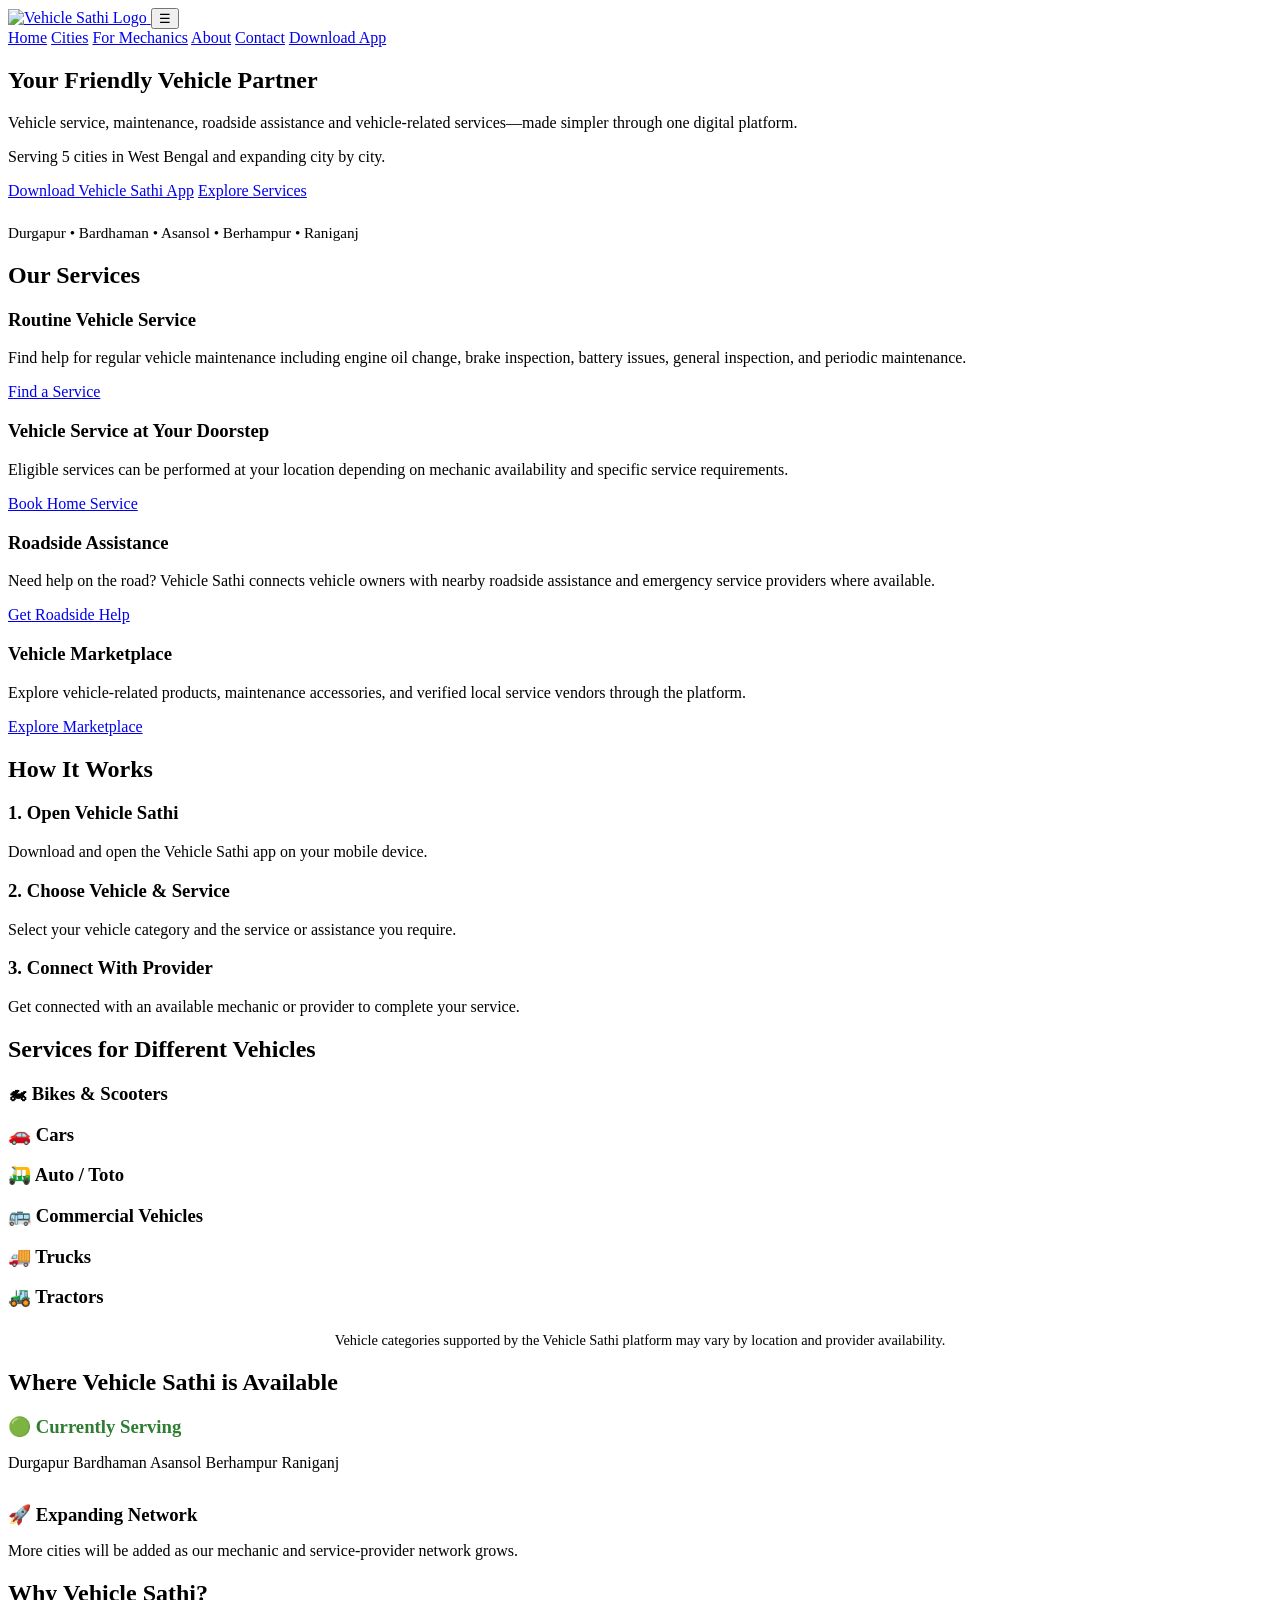
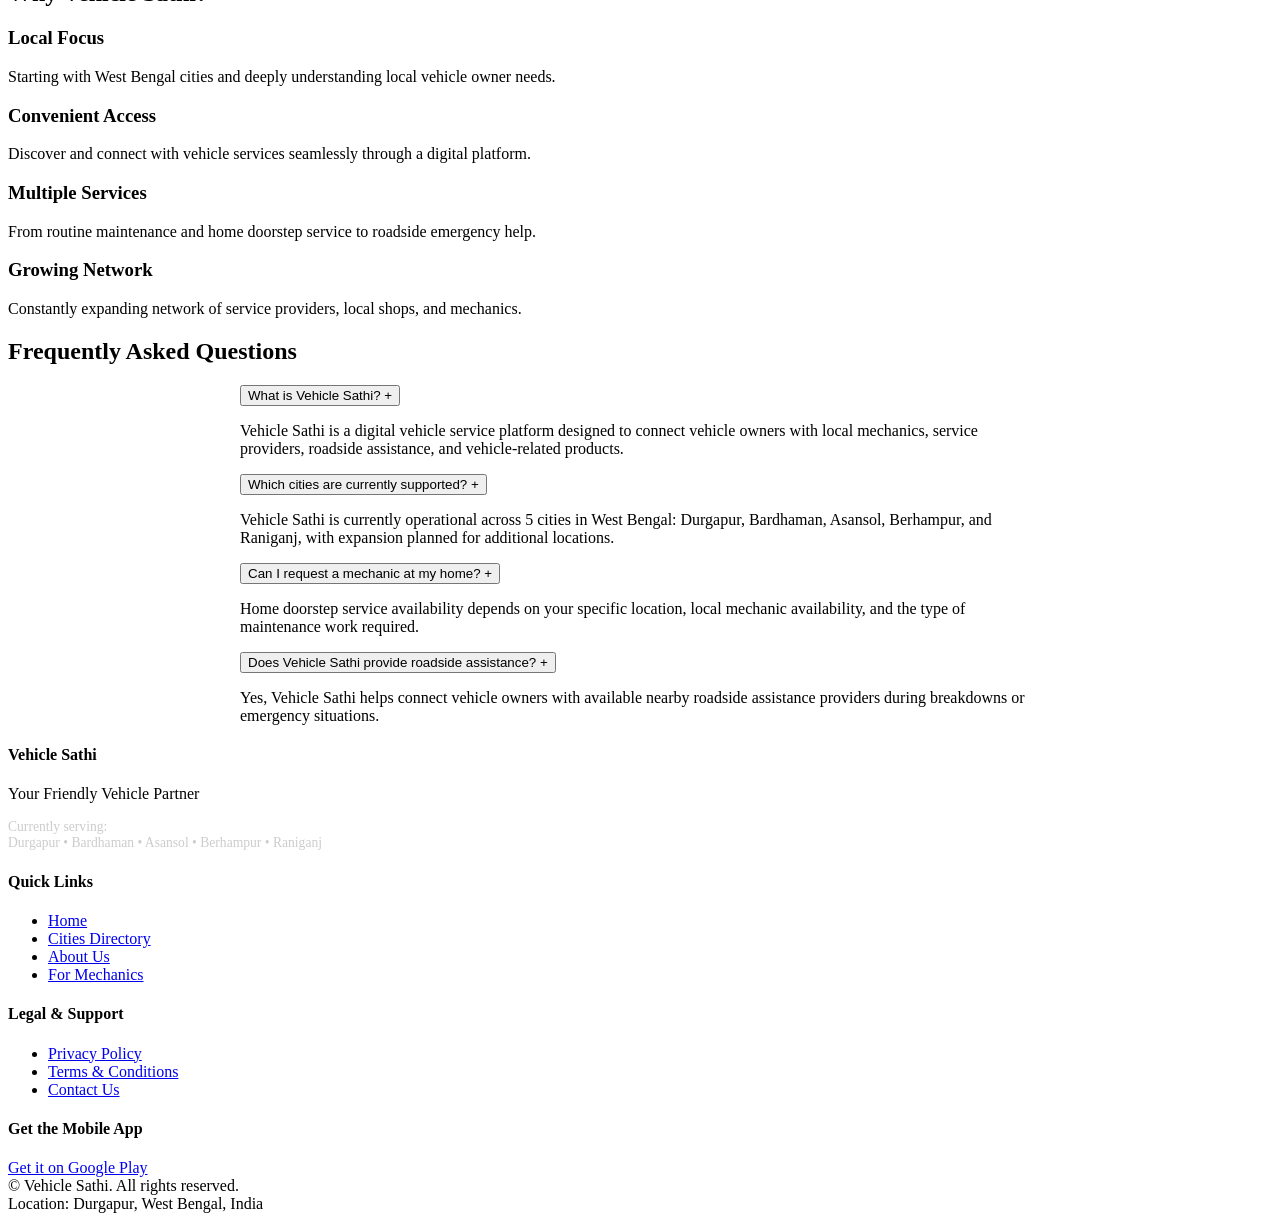
==== index.html @ fb022d60 "Add initial index.html for Vehicle Sathi platform This HTML file serves as the main structure for th" ====
<!DOCTYPE html>
<html lang="en">
<head>
    <meta charset="UTF-8">
    <meta name="viewport" content="width=device-width, initial-scale=1.0">
    <title>Vehicle Sathi | Your Friendly Vehicle Partner</title>
    <meta name="description" content="Vehicle Sathi makes vehicle service, maintenance, roadside assistance and vehicle-related services easier to access. Currently serving 5 cities in West Bengal.">
    <link rel="canonical" href="https://YOUR-DOMAIN.com/">
    <link rel="stylesheet" href="style.css">
    
    <meta property="og:title" content="Vehicle Sathi | Your Friendly Vehicle Partner">
    <meta property="og:description" content="Vehicle service, maintenance, roadside assistance and vehicle-related services—made simpler through one platform.">
    <meta property="og:image" content="https://YOUR-DOMAIN.com/assets/logo.png">
    
    <script type="application/ld+json">
    {
      "@context": "https://schema.org",
      "@type": "Organization",
      "name": "Vehicle Sathi",
      "url": "https://YOUR-DOMAIN.com/",
      "logo": "https://YOUR-DOMAIN.com/assets/logo.png",
      "description": "A multi-city vehicle-service platform connecting vehicle owners with mechanics, service providers, and roadside assistance.",
      "areaServed": ["Durgapur", "Bardhaman", "Asansol", "Berhampur", "Raniganj"]
    }
    </script>
</head>
<body>
    <header>
        <div class="nav-container">
            <a href="index.html" class="logo">
                <img src="assets/logo.png" alt="Vehicle Sathi Logo" class="logo-img">
            </a>
            <button class="hamburger" aria-label="Toggle menu">☰</button>
            <nav class="nav-links">
                <a href="index.html">Home</a>
                <a href="cities.html">Cities</a>
                <a href="for-mechanics.html">For Mechanics</a>
                <a href="about.html">About</a>
                <a href="contact.html">Contact</a>
                <a href="https://play.google.com/store/apps/details?id=com.vehiclesathi_app" class="btn-primary" target="_blank" rel="noopener noreferrer">Download App</a>
            </nav>
        </div>
    </header>

    <section class="hero">
        <h1>Your Friendly Vehicle Partner</h1>
        <p>Vehicle service, maintenance, roadside assistance and vehicle-related services—made simpler through one digital platform.</p>
        <p class="location">Serving 5 cities in West Bengal and expanding city by city.</p>
        <div class="hero-cta">
            <a href="https://play.google.com/store/apps/details?id=com.vehiclesathi_app" class="btn-primary" target="_blank" rel="noopener">Download Vehicle Sathi App</a>
            <a href="#services" class="btn-secondary">Explore Services</a>
        </div>
        <div style="margin-top: 1.5rem; font-size: 0.95rem; color: var(--text-light);">
            Durgapur &bull; Bardhaman &bull; Asansol &bull; Berhampur &bull; Raniganj
        </div>
    </section>

    <section id="services" class="section">
        <h2 class="section-title">Our Services</h2>
        <div class="grid">
            <div class="card">
                <h3>Routine Vehicle Service</h3>
                <p>Find help for regular vehicle maintenance including engine oil change, brake inspection, battery issues, general inspection, and periodic maintenance.</p>
                <a href="https://play.google.com/store/apps/details?id=com.vehiclesathi_app" class="btn-primary" target="_blank" rel="noopener">Find a Service</a>
            </div>
            <div class="card">
                <h3>Vehicle Service at Your Doorstep</h3>
                <p>Eligible services can be performed at your location depending on mechanic availability and specific service requirements.</p>
                <a href="https://play.google.com/store/apps/details?id=com.vehiclesathi_app" class="btn-primary" target="_blank" rel="noopener">Book Home Service</a>
            </div>
            <div class="card">
                <h3>Roadside Assistance</h3>
                <p>Need help on the road? Vehicle Sathi connects vehicle owners with nearby roadside assistance and emergency service providers where available.</p>
                <a href="https://play.google.com/store/apps/details?id=com.vehiclesathi_app" class="btn-primary" target="_blank" rel="noopener">Get Roadside Help</a>
            </div>
            <div class="card">
                <h3>Vehicle Marketplace</h3>
                <p>Explore vehicle-related products, maintenance accessories, and verified local service vendors through the platform.</p>
                <a href="https://play.google.com/store/apps/details?id=com.vehiclesathi_app" class="btn-primary" target="_blank" rel="noopener">Explore Marketplace</a>
            </div>
        </div>
    </section>

    <section class="section bg-light">
        <h2 class="section-title">How It Works</h2>
        <div class="grid">
            <div class="card" style="border: none; background: transparent; box-shadow: none;">
                <h3>1. Open Vehicle Sathi</h3>
                <p>Download and open the Vehicle Sathi app on your mobile device.</p>
            </div>
            <div class="card" style="border: none; background: transparent; box-shadow: none;">
                <h3>2. Choose Vehicle & Service</h3>
                <p>Select your vehicle category and the service or assistance you require.</p>
            </div>
            <div class="card" style="border: none; background: transparent; box-shadow: none;">
                <h3>3. Connect With Provider</h3>
                <p>Get connected with an available mechanic or provider to complete your service.</p>
            </div>
        </div>
    </section>

    <section class="section">
        <h2 class="section-title">Services for Different Vehicles</h2>
        <div class="grid">
            <div class="card"><h3>🏍 Bikes & Scooters</h3></div>
            <div class="card"><h3>🚗 Cars</h3></div>
            <div class="card"><h3>🛺 Auto / Toto</h3></div>
            <div class="card"><h3>🚌 Commercial Vehicles</h3></div>
            <div class="card"><h3>🚚 Trucks</h3></div>
            <div class="card"><h3>🚜 Tractors</h3></div>
        </div>
        <p style="text-align: center; margin-top: 1.5rem; font-size: 0.9rem; color: var(--text-light);">
            Vehicle categories supported by the Vehicle Sathi platform may vary by location and provider availability.
        </p>
    </section>

    <section class="section bg-light">
        <h2 class="section-title">Where Vehicle Sathi is Available</h2>
        <div class="network-box">
            <h3 style="color: #2e7d32; margin-bottom: 1rem;">🟢 Currently Serving</h3>
            <div class="city-list">
                <span class="city-badge">Durgapur</span>
                <span class="city-badge">Bardhaman</span>
                <span class="city-badge">Asansol</span>
                <span class="city-badge">Berhampur</span>
                <span class="city-badge">Raniganj</span>
            </div>
            <h3 style="margin-top: 2rem; margin-bottom: 0.5rem;">🚀 Expanding Network</h3>
            <p style="color: var(--text-light);">More cities will be added as our mechanic and service-provider network grows.</p>
        </div>
    </section>

    <section class="section">
        <h2 class="section-title">Why Vehicle Sathi?</h2>
        <div class="grid">
            <div class="card">
                <h3>Local Focus</h3>
                <p>Starting with West Bengal cities and deeply understanding local vehicle owner needs.</p>
            </div>
            <div class="card">
                <h3>Convenient Access</h3>
                <p>Discover and connect with vehicle services seamlessly through a digital platform.</p>
            </div>
            <div class="card">
                <h3>Multiple Services</h3>
                <p>From routine maintenance and home doorstep service to roadside emergency help.</p>
            </div>
            <div class="card">
                <h3>Growing Network</h3>
                <p>Constantly expanding network of service providers, local shops, and mechanics.</p>
            </div>
        </div>
    </section>

    <section class="section bg-light">
        <h2 class="section-title">Frequently Asked Questions</h2>
        <div style="max-width: 800px; margin: auto;">
            <div class="faq-item">
                <button class="faq-question">What is Vehicle Sathi? <span>+</span></button>
                <div class="faq-answer"><p>Vehicle Sathi is a digital vehicle service platform designed to connect vehicle owners with local mechanics, service providers, roadside assistance, and vehicle-related products.</p></div>
            </div>
            <div class="faq-item">
                <button class="faq-question">Which cities are currently supported? <span>+</span></button>
                <div class="faq-answer"><p>Vehicle Sathi is currently operational across 5 cities in West Bengal: Durgapur, Bardhaman, Asansol, Berhampur, and Raniganj, with expansion planned for additional locations.</p></div>
            </div>
            <div class="faq-item">
                <button class="faq-question">Can I request a mechanic at my home? <span>+</span></button>
                <div class="faq-answer"><p>Home doorstep service availability depends on your specific location, local mechanic availability, and the type of maintenance work required.</p></div>
            </div>
            <div class="faq-item">
                <button class="faq-question">Does Vehicle Sathi provide roadside assistance? <span>+</span></button>
                <div class="faq-answer"><p>Yes, Vehicle Sathi helps connect vehicle owners with available nearby roadside assistance providers during breakdowns or emergency situations.</p></div>
            </div>
        </div>
    </section>

    <footer>
        <div class="footer-grid">
            <div class="footer-col">
                <h4>Vehicle Sathi</h4>
                <p>Your Friendly Vehicle Partner</p>
                <p style="margin-top: 1rem; font-size: 0.85rem; color: #ccc;">Currently serving:<br>Durgapur &bull; Bardhaman &bull; Asansol &bull; Berhampur &bull; Raniganj</p>
            </div>
            <div class="footer-col">
                <h4>Quick Links</h4>
                <ul>
                    <li><a href="index.html">Home</a></li>
                    <li><a href="cities.html">Cities Directory</a></li>
                    <li><a href="about.html">About Us</a></li>
                    <li><a href="for-mechanics.html">For Mechanics</a></li>
                </ul>
            </div>
            <div class="footer-col">
                <h4>Legal & Support</h4>
                <ul>
                    <li><a href="privacy.html">Privacy Policy</a></li>
                    <li><a href="terms.html">Terms & Conditions</a></li>
                    <li><a href="contact.html">Contact Us</a></li>
                </ul>
            </div>
            <div class="footer-col">
                <h4>Get the Mobile App</h4>
                <a href="https://play.google.com/store/apps/details?id=com.vehiclesathi_app" class="btn-secondary" target="_blank" rel="noopener">Get it on Google Play</a>
            </div>
        </div>
        <div class="footer-bottom">
            &copy; <span id="current-year"></span> Vehicle Sathi. All rights reserved.<br>
            Location: Durgapur, West Bengal, India
        </div>
    </footer>
    <script src="script.js"></script>
</body>
  </html>
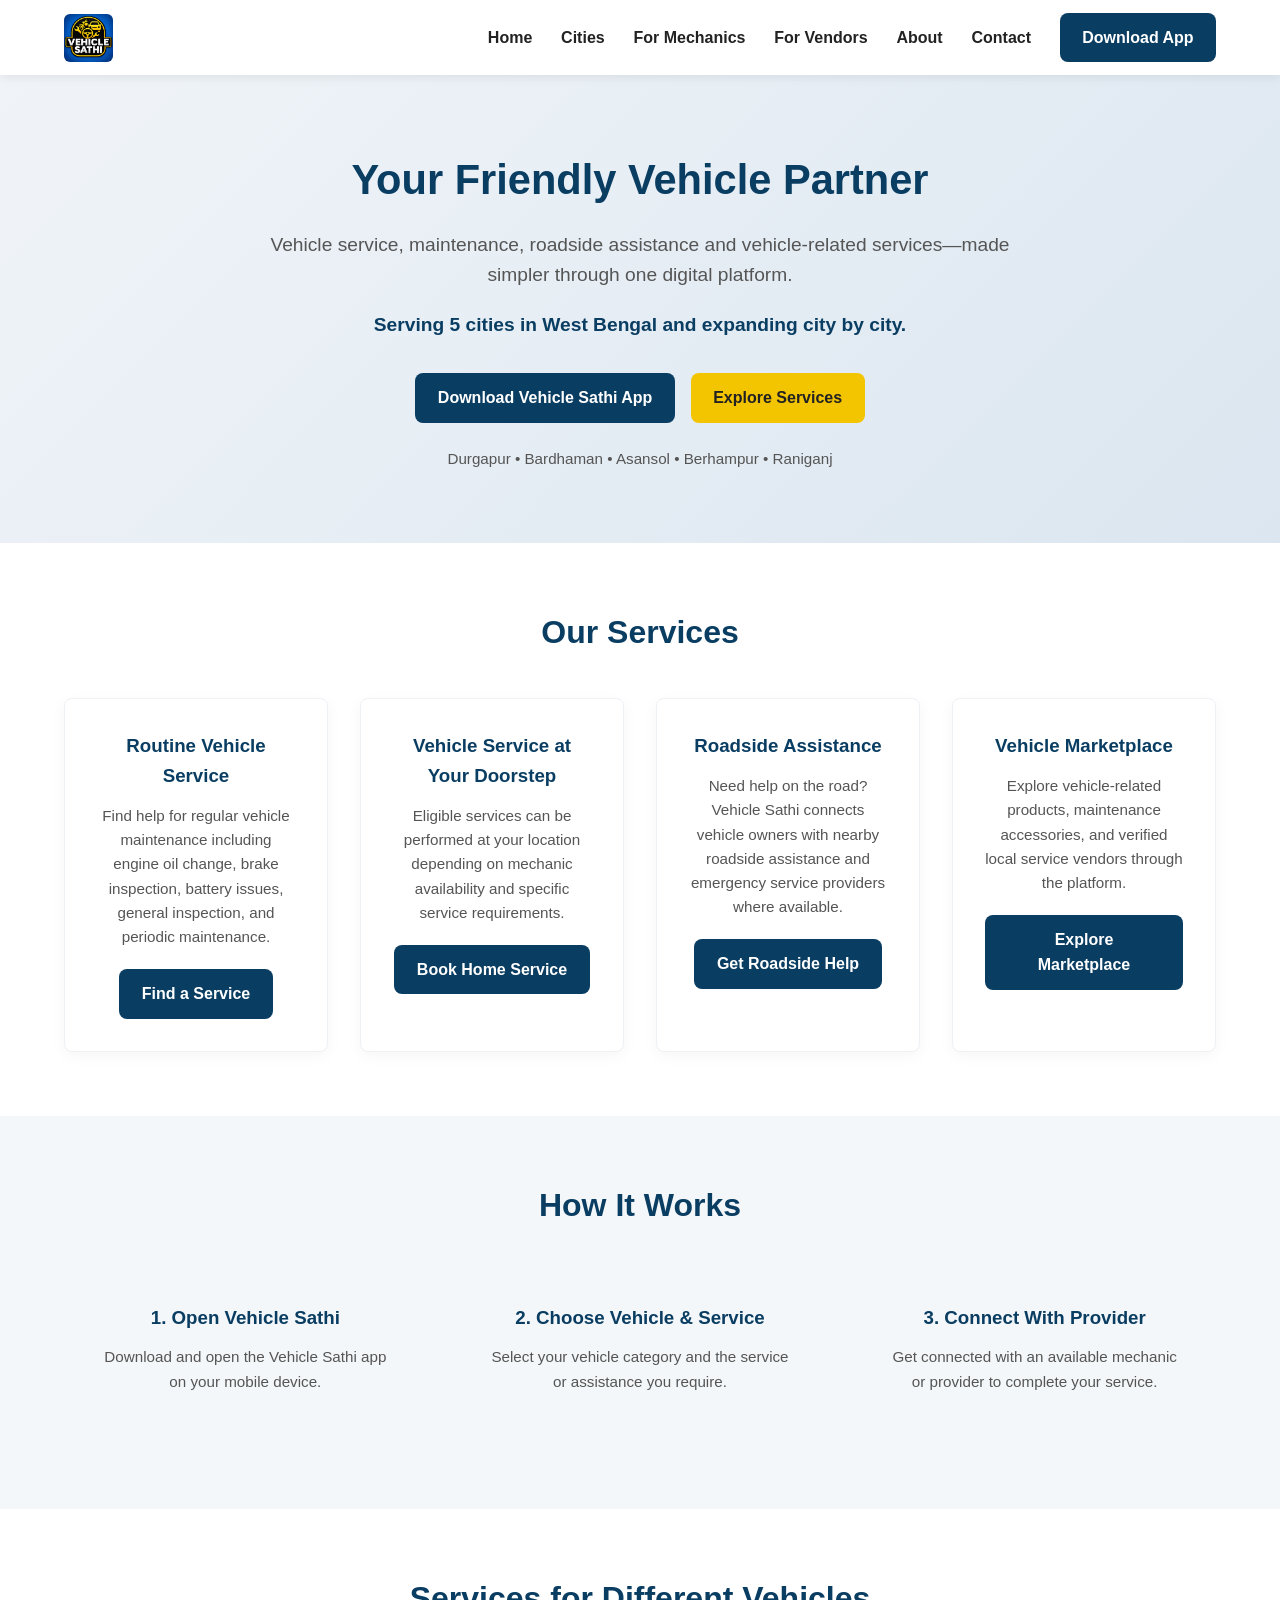
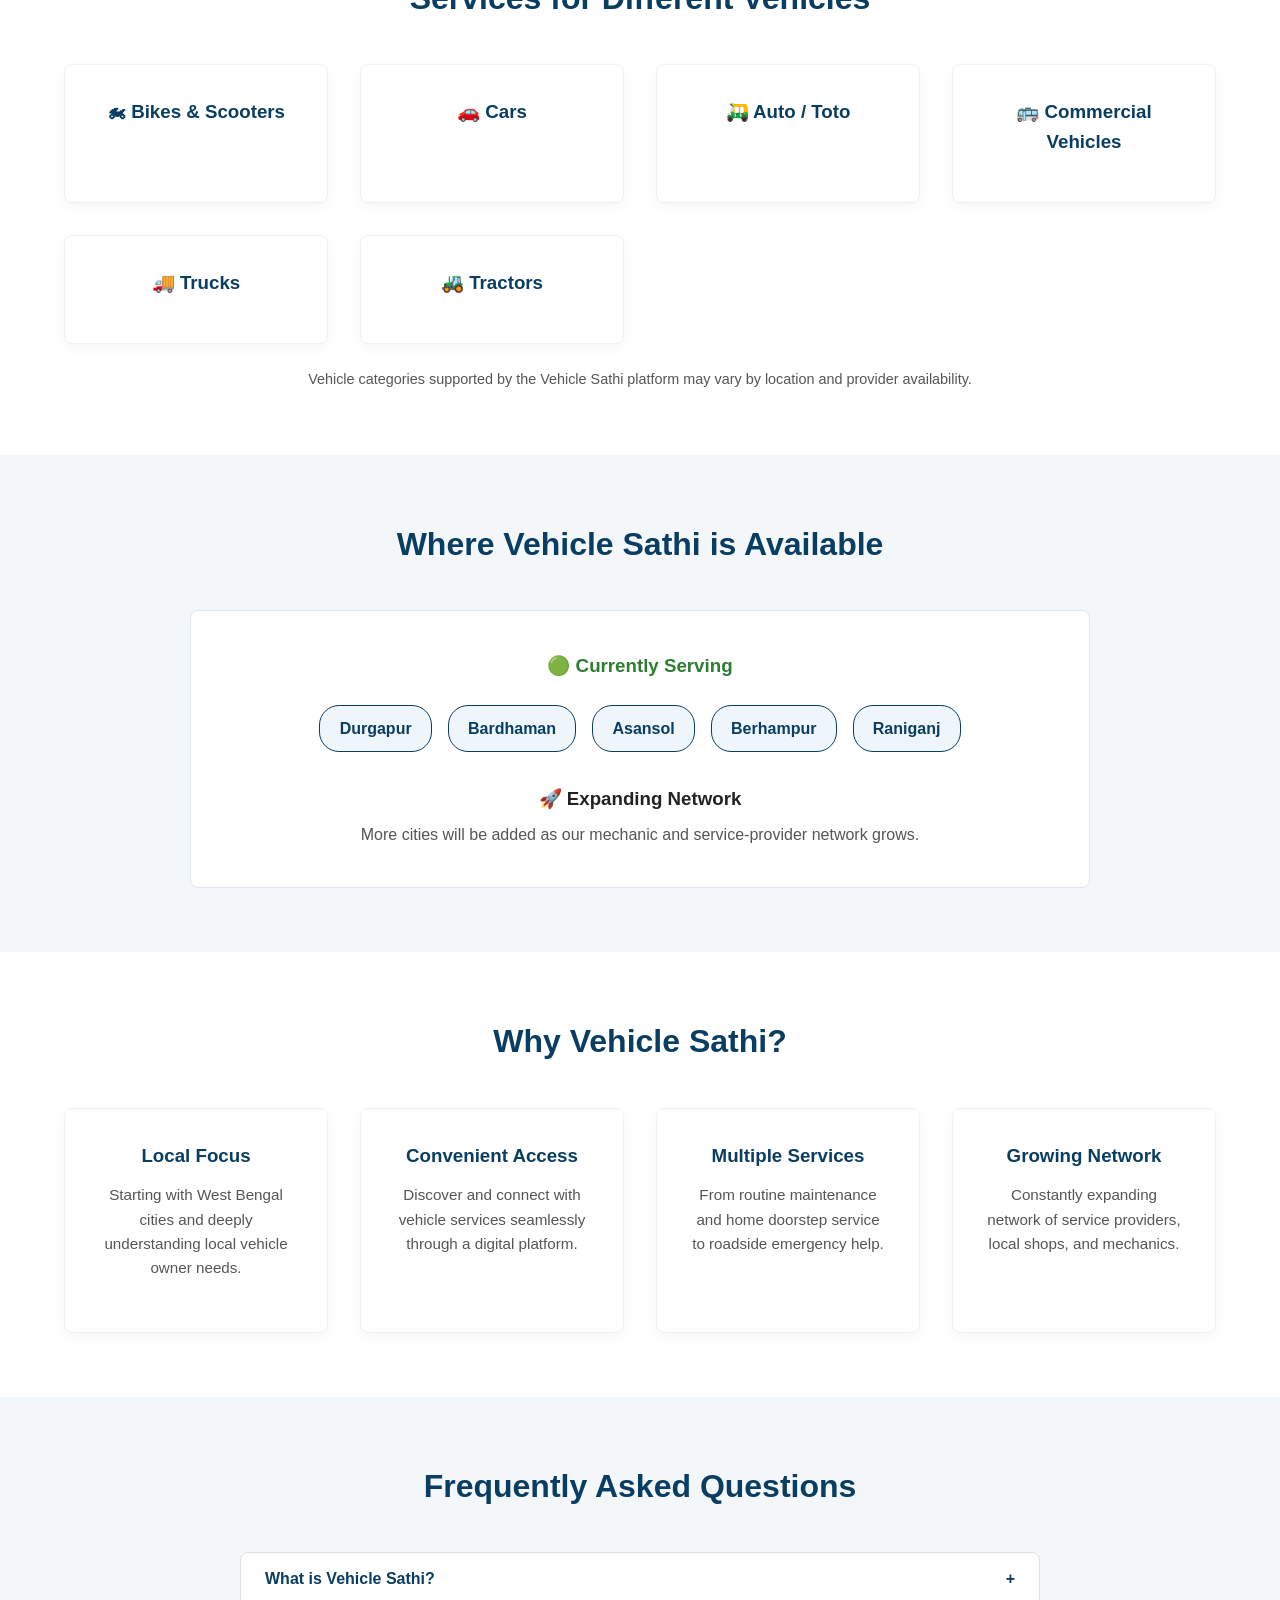
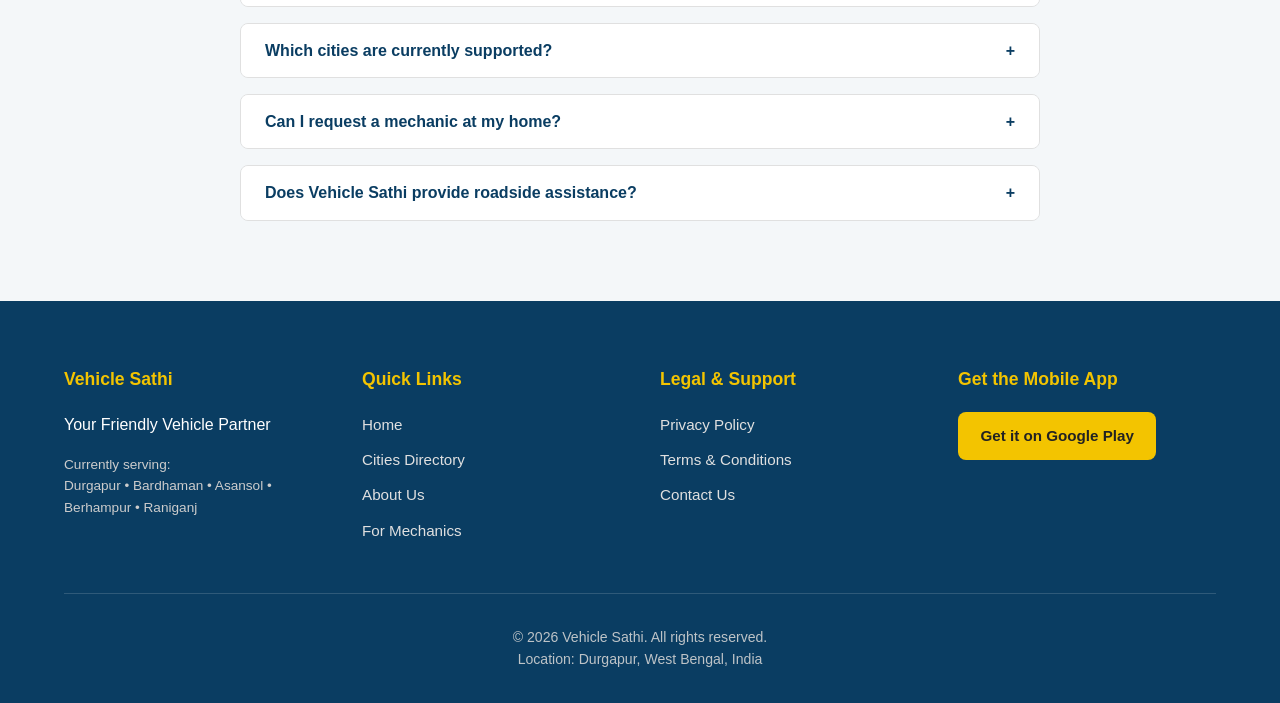
==== commit aae136bb: "Update navigation links in index.html" ====
--- a/index.html
+++ b/index.html
@@ -34,7 +34,8 @@
             <nav class="nav-links">
                 <a href="index.html">Home</a>
                 <a href="cities.html">Cities</a>
-                <a href="for-mechanics.html">For Mechanics</a>
+                <a href="formmechanics.html">For Mechanics</a>
+<a href="vendor.html">For Vendors</a>
                 <a href="about.html">About</a>
                 <a href="contact.html">Contact</a>
                 <a href="https://play.google.com/store/apps/details?id=com.vehiclesathi_app" class="btn-primary" target="_blank" rel="noopener noreferrer">Download App</a>
--- a/style.css
+++ b/style.css
@@ -0,0 +1,374 @@
+:root {
+  --primary-blue: #0A3D62;
+  --accent-yellow: #F3C400;
+  --text-dark: #222222;
+  --text-light: #555555;
+  --bg-light: #F4F7F9;
+  --white: #FFFFFF;
+  --border-radius: 8px;
+  --transition-speed: 0.3s;
+}
+
+* {
+  margin: 0;
+  padding: 0;
+  box-sizing: border-box;
+  font-family: -apple-system, BlinkMacSystemFont, "Segoe UI", Roboto, Oxygen, Ubuntu, Cantarell, sans-serif;
+}
+
+body {
+  background-color: var(--white);
+  color: var(--text-dark);
+  line-height: 1.6;
+}
+
+a {
+  text-decoration: none;
+  color: inherit;
+}
+
+ul {
+  list-style: none;
+}
+
+img {
+  max-width: 100%;
+  height: auto;
+  display: block;
+}
+
+/* Header & Navigation */
+header {
+  background-color: var(--white);
+  box-shadow: 0 2px 10px rgba(0,0,0,0.08);
+  position: sticky;
+  top: 0;
+  z-index: 1000;
+}
+
+.nav-container {
+  display: flex;
+  justify-content: space-between;
+  align-items: center;
+  padding: 0.8rem 5%;
+  max-width: 1440px;
+  margin: auto;
+}
+
+.logo {
+  display: flex;
+  align-items: center;
+}
+
+.logo-img {
+  height: 48px;
+  width: auto;
+  object-fit: contain;
+  border-radius: 6px;
+  transition: transform var(--transition-speed);
+}
+
+.logo-img:hover {
+  transform: scale(1.02);
+}
+
+.nav-links {
+  display: flex;
+  align-items: center;
+  gap: 1.8rem;
+}
+
+.nav-links a {
+  font-weight: 600;
+  color: var(--text-dark);
+  transition: color var(--transition-speed);
+}
+
+.nav-links a:hover {
+  color: var(--primary-blue);
+}
+
+.hamburger {
+  display: none;
+  font-size: 1.8rem;
+  cursor: pointer;
+  background: none;
+  border: none;
+  color: var(--primary-blue);
+}
+
+/* Buttons */
+.btn-primary {
+  background-color: var(--primary-blue);
+  color: var(--white) !important;
+  padding: 0.75rem 1.4rem;
+  border-radius: var(--border-radius);
+  font-weight: 700;
+  display: inline-block;
+  transition: background-color var(--transition-speed);
+}
+
+.btn-primary:hover {
+  background-color: #06263f;
+}
+
+.btn-secondary {
+  background-color: var(--accent-yellow);
+  color: var(--text-dark) !important;
+  padding: 0.75rem 1.4rem;
+  border-radius: var(--border-radius);
+  font-weight: 700;
+  display: inline-block;
+  transition: background-color var(--transition-speed);
+}
+
+.btn-secondary:hover {
+  background-color: #d1a800;
+}
+
+/* Hero Section */
+.hero {
+  background: linear-gradient(135deg, #f0f4f8 0%, #dbe6f0 100%);
+  padding: 4.5rem 5%;
+  text-align: center;
+}
+
+.hero h1 {
+  font-size: 2.6rem;
+  color: var(--primary-blue);
+  margin-bottom: 1rem;
+}
+
+.hero p {
+  font-size: 1.2rem;
+  color: var(--text-light);
+  max-width: 800px;
+  margin: 0 auto 1.2rem;
+}
+
+.hero .location {
+  font-weight: 700;
+  color: var(--primary-blue);
+  margin-bottom: 2rem;
+}
+
+.hero-cta {
+  display: flex;
+  gap: 1rem;
+  justify-content: center;
+  flex-wrap: wrap;
+}
+
+/* Page Layout Sections */
+.section {
+  padding: 4rem 5%;
+  max-width: 1440px;
+  margin: auto;
+}
+
+.bg-light {
+  background-color: var(--bg-light);
+}
+
+.section-title {
+  text-align: center;
+  font-size: 2rem;
+  color: var(--primary-blue);
+  margin-bottom: 2.5rem;
+}
+
+/* Grid & Cards */
+.grid {
+  display: grid;
+  grid-template-columns: repeat(auto-fit, minmax(260px, 1fr));
+  gap: 2rem;
+}
+
+.card {
+  background: var(--white);
+  padding: 2rem;
+  border-radius: var(--border-radius);
+  box-shadow: 0 4px 15px rgba(0,0,0,0.04);
+  border: 1px solid #eef2f5;
+  text-align: center;
+  transition: transform var(--transition-speed), box-shadow var(--transition-speed);
+}
+
+.card:hover {
+  transform: translateY(-4px);
+  box-shadow: 0 8px 25px rgba(0,0,0,0.08);
+}
+
+.card h3 {
+  color: var(--primary-blue);
+  margin-bottom: 0.8rem;
+}
+
+.card p {
+  color: var(--text-light);
+  font-size: 0.95rem;
+  margin-bottom: 1.2rem;
+}
+
+/* Network Box */
+.network-box {
+  background: var(--white);
+  border-radius: var(--border-radius);
+  padding: 2.5rem;
+  text-align: center;
+  border: 1px solid #e2e8f0;
+  max-width: 900px;
+  margin: auto;
+}
+
+.city-list {
+  display: flex;
+  flex-wrap: wrap;
+  justify-content: center;
+  gap: 1rem;
+  margin: 1.5rem 0;
+}
+
+.city-badge {
+  background: #eef6fc;
+  color: var(--primary-blue);
+  padding: 0.6rem 1.2rem;
+  border-radius: 20px;
+  font-weight: 700;
+  border: 1px solid var(--primary-blue);
+}
+
+/* FAQ Accordion */
+.faq-item {
+  margin-bottom: 1rem;
+  border-radius: var(--border-radius);
+  overflow: hidden;
+  border: 1px solid #e0e0e0;
+}
+
+.faq-question {
+  width: 100%;
+  text-align: left;
+  padding: 1.1rem 1.5rem;
+  background: var(--white);
+  border: none;
+  font-weight: 700;
+  font-size: 1rem;
+  color: var(--primary-blue);
+  cursor: pointer;
+  display: flex;
+  justify-content: space-between;
+  align-items: center;
+}
+
+.faq-answer {
+  padding: 0 1.5rem;
+  max-height: 0;
+  overflow: hidden;
+  background: var(--bg-light);
+  transition: max-height var(--transition-speed) ease-out;
+}
+
+.faq-answer p {
+  padding: 1rem 0;
+  color: var(--text-light);
+  font-size: 0.95rem;
+}
+
+/* Breadcrumbs */
+.breadcrumbs {
+  padding: 1rem 5%;
+  max-width: 1440px;
+  margin: auto;
+  font-size: 0.9rem;
+  color: var(--text-light);
+}
+
+.breadcrumbs a {
+  color: var(--primary-blue);
+  font-weight: 600;
+}
+
+/* Footer */
+footer {
+  background: var(--primary-blue);
+  color: var(--white);
+  padding: 4rem 5% 2rem;
+}
+
+.footer-grid {
+  display: grid;
+  grid-template-columns: repeat(auto-fit, minmax(200px, 1fr));
+  gap: 2.5rem;
+  max-width: 1440px;
+  margin: auto;
+  border-bottom: 1px solid rgba(255,255,255,0.15);
+  padding-bottom: 2.5rem;
+}
+
+.footer-col h4 {
+  margin-bottom: 1.2rem;
+  color: var(--accent-yellow);
+  font-size: 1.1rem;
+}
+
+.footer-col ul li {
+  margin-bottom: 0.6rem;
+}
+
+.footer-col a {
+  color: #e0e0e0;
+  font-size: 0.95rem;
+}
+
+.footer-col a:hover {
+  color: var(--accent-yellow);
+}
+
+.footer-bottom {
+  text-align: center;
+  padding-top: 2rem;
+  font-size: 0.88rem;
+  color: #bdc3c7;
+}
+
+/* Responsive Styles */
+@media (max-width: 768px) {
+  .logo-img {
+    height: 40px;
+  }
+  
+  .hamburger {
+    display: block;
+  }
+  
+  .nav-links {
+    display: none;
+    flex-direction: column;
+    position: absolute;
+    top: 100%;
+    left: 0;
+    right: 0;
+    background: var(--white);
+    padding: 1.5rem;
+    box-shadow: 0 8px 15px rgba(0,0,0,0.1);
+    align-items: flex-start;
+  }
+  
+  .nav-links.active {
+    display: flex;
+  }
+  
+  .hero h1 {
+    font-size: 2rem;
+  }
+  
+  .hero-cta {
+    flex-direction: column;
+  }
+  
+  .btn-primary, .btn-secondary {
+    width: 100%;
+    text-align: center;
+  }
+}
